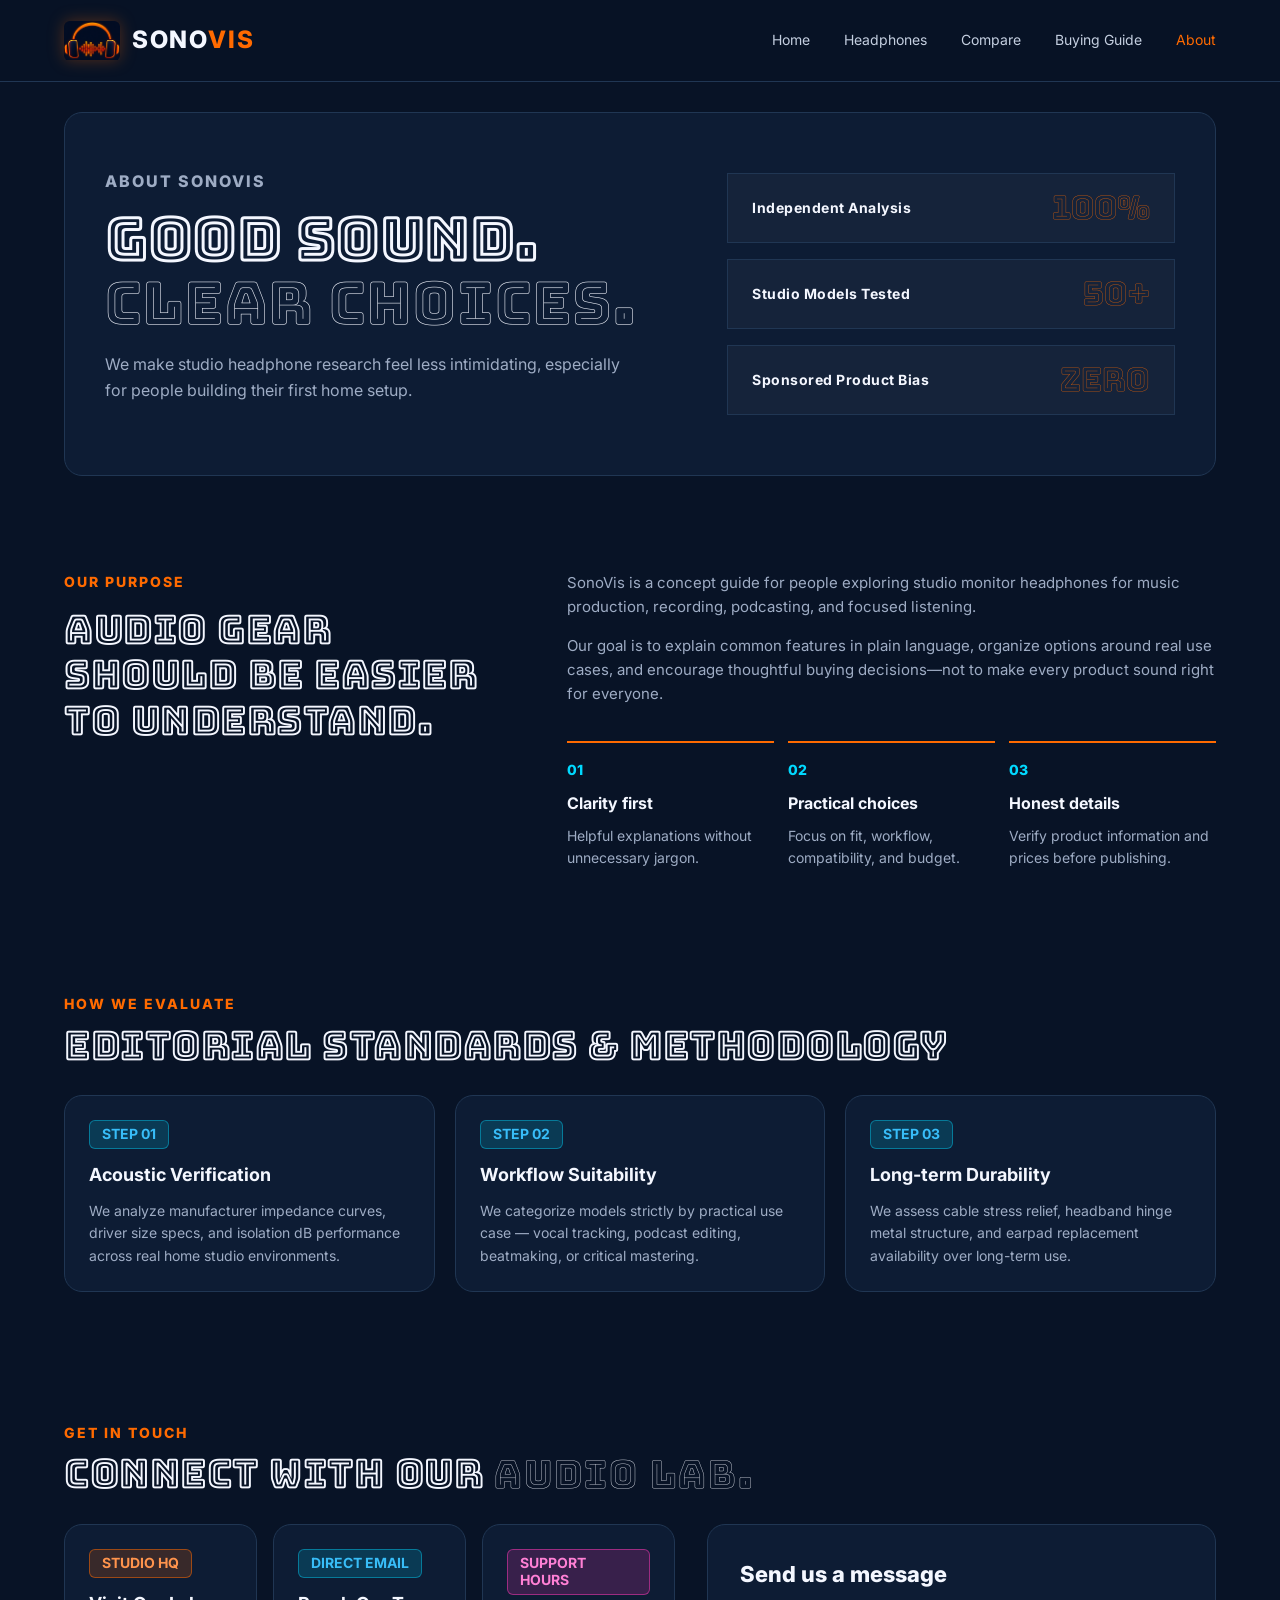
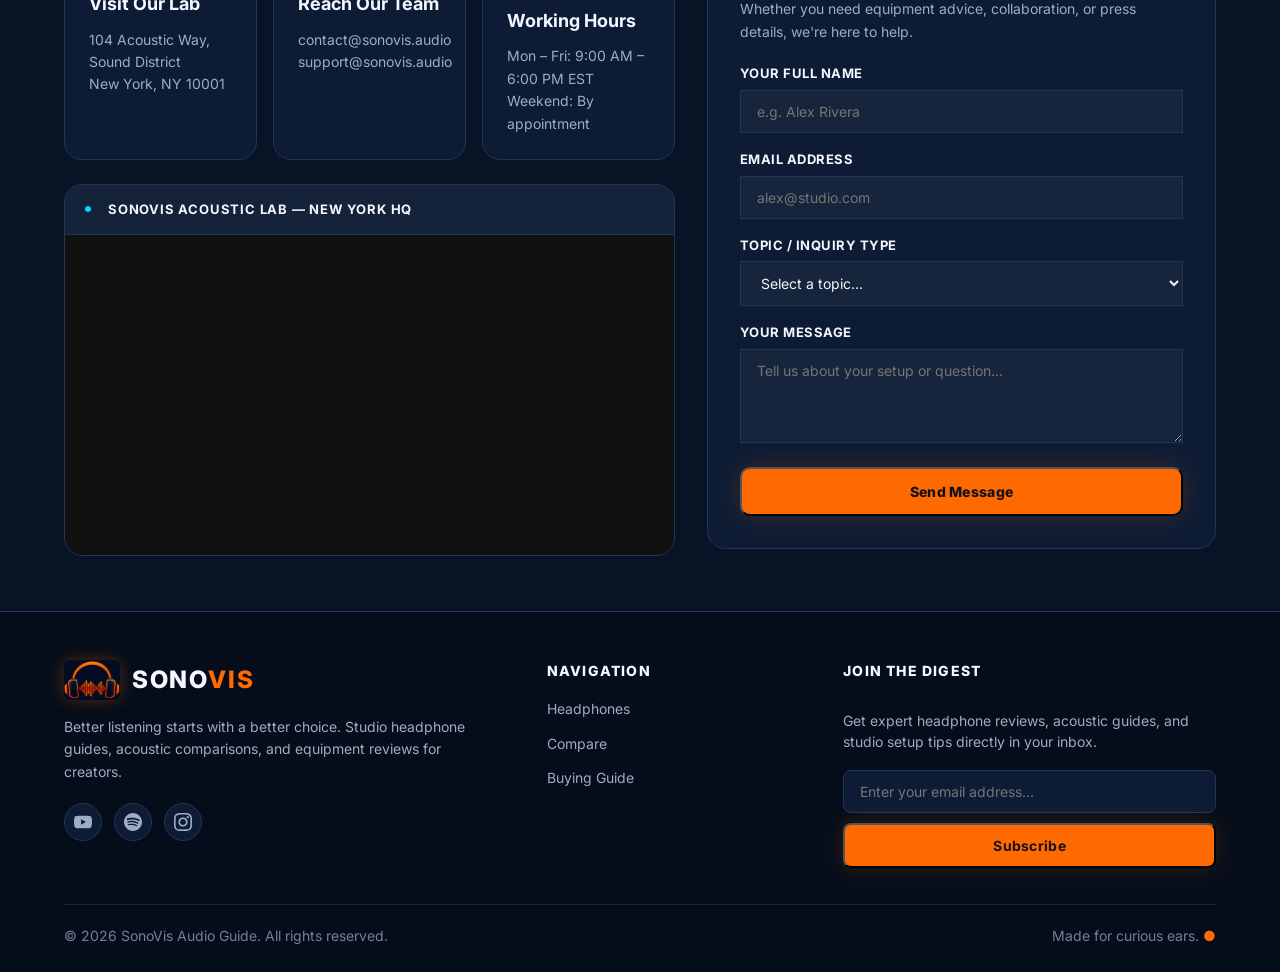
==== about.html @ 57a73c55 "firstcommit" ====
<!DOCTYPE html><html lang="en"><head><meta charset="UTF-8"><meta name="viewport" content="width=device-width, initial-scale=1.0"><title>About — SonoVis</title><link rel="icon" type="image/svg+xml" href="logo.svg"><link rel="stylesheet" href="styles.css"><link href="https://fonts.googleapis.com/css2?family=Bungee+Outline&family=Inter:wght@400;500;600;700;800&display=swap" rel="stylesheet"><script defer src="script.js"></script></head><body>
<header class="site-header"><a class="brand" href="index.html" aria-label="SonoVis home"><img class="brand-logo" src="logo.png" alt="SonoVis Logo"><span>SONO<span class="orange">VIS</span></span></a><button class="menu-toggle" aria-label="Open menu" aria-expanded="false">☰</button><nav class="main-nav"><a href="index.html">Home</a><a href="headphones.html">Headphones</a><a href="compare.html">Compare</a><a href="guides.html">Buying Guide</a><a class="active" href="about.html">About</a></nav></header>
<main><section class="page-hero about-hero-card"><div class="hero-copy"><p class="eyebrow">ABOUT SONOVIS</p><h1>GOOD SOUND.<br><span class="outline">CLEAR CHOICES.</span></h1><p>We make studio headphone research feel less intimidating, especially for people building their first home setup.</p></div><div class="about-hero-stats"><div class="stat-pill"><span class="stat-label">Independent Analysis</span><span class="stat-number">100%</span></div><div class="stat-pill"><span class="stat-label">Studio Models Tested</span><span class="stat-number">50+</span></div><div class="stat-pill"><span class="stat-label">Sponsored Product Bias</span><span class="stat-number">ZERO</span></div></div></section><section class="section about-layout"><div><p class="eyebrow">OUR PURPOSE</p><h2>Audio gear should be easier to understand.</h2></div><div class="about-copy"><p>SonoVis is a concept guide for people exploring studio monitor headphones for music production, recording, podcasting, and focused listening.</p><p>Our goal is to explain common features in plain language, organize options around real use cases, and encourage thoughtful buying decisions—not to make every product sound right for everyone.</p><div class="values-grid"><div><span>01</span><h3>Clarity first</h3><p>Helpful explanations without unnecessary jargon.</p></div><div><span>02</span><h3>Practical choices</h3><p>Focus on fit, workflow, compatibility, and budget.</p></div><div><span>03</span><h3>Honest details</h3><p>Verify product information and prices before publishing.</p></div></div></div></section>

<section class="section">
  <div class="section-heading">
    <div>
      <p class="eyebrow">HOW WE EVALUATE</p>
      <h2>Editorial standards & methodology</h2>
    </div>
  </div>
  <div class="grid-3">
    <div class="info-card">
      <span class="badge-tag">STEP 01</span>
      <h3>Acoustic Verification</h3>
      <p>We analyze manufacturer impedance curves, driver size specs, and isolation dB performance across real home studio environments.</p>
    </div>
    <div class="info-card">
      <span class="badge-tag">STEP 02</span>
      <h3>Workflow Suitability</h3>
      <p>We categorize models strictly by practical use case — vocal tracking, podcast editing, beatmaking, or critical mastering.</p>
    </div>
    <div class="info-card">
      <span class="badge-tag">STEP 03</span>
      <h3>Long-term Durability</h3>
      <p>We assess cable stress relief, headband hinge metal structure, and earpad replacement availability over long-term use.</p>
    </div>
  </div>
</section>

<section class="section contact-section">
  <div class="section-heading">
    <div>
      <p class="eyebrow">GET IN TOUCH</p>
      <h2>CONNECT WITH OUR <span class="outline">AUDIO LAB.</span></h2>
    </div>
  </div>

  <div class="contact-layout">
    <div class="contact-info-col">
      <div class="contact-info-cards">
        <div class="info-card">
          <span class="badge-tag badge-orange">STUDIO HQ</span>
          <h3>Visit Our Lab</h3>
          <p>104 Acoustic Way, Sound District<br>New York, NY 10001</p>
        </div>
        <div class="info-card">
          <span class="badge-tag badge-cyan">DIRECT EMAIL</span>
          <h3>Reach Our Team</h3>
          <p>contact@sonovis.audio<br>support@sonovis.audio</p>
        </div>
        <div class="info-card">
          <span class="badge-tag badge-pink">SUPPORT HOURS</span>
          <h3>Working Hours</h3>
          <p>Mon – Fri: 9:00 AM – 6:00 PM EST<br>Weekend: By appointment</p>
        </div>
      </div>

      <div class="contact-map-card">
        <div class="map-header">
          <span class="tag-dot"></span> <span>SONOVIS ACOUSTIC LAB — NEW YORK HQ</span>
        </div>
        <div class="map-iframe-container">
          <iframe 
            title="SonoVis HQ Location Map" 
            src="https://www.google.com/maps/embed?pb=!1m18!1m12!1m3!1d3022.2157071649987!2d-73.98784412342!3d40.75101607138766!2m3!1f0!2f0!3f0!3m2!1i1024!2i768!4f13.1!3m3!1m2!1s0x89c259a9b3117469%3A0xd134e199a405a163!2sEmpire%20State%20Building!5e0!2m3!1sen!2sus!4v1700000000000!5m2!1sen!2sus" 
            width="100%" 
            height="320" 
            style="border:0; filter: grayscale(100%) invert(90%) contrast(120%);" 
            allowfullscreen="" 
            loading="lazy" 
            referrerpolicy="no-referrer-when-downgrade">
          </iframe>
        </div>
      </div>
    </div>

    <div class="contact-form-card">
      <div class="form-header">
        <h3>Send us a message</h3>
        <p class="muted">Whether you need equipment advice, collaboration, or press details, we're here to help.</p>
      </div>
      <form class="contact-form" onsubmit="event.preventDefault(); this.querySelector('.contact-submit-btn').textContent='Message Sent ✓'; this.reset();">
        <div class="form-group">
          <label for="contact-name">Your Full Name</label>
          <input type="text" id="contact-name" class="form-input" placeholder="e.g. Alex Rivera" required>
        </div>
        <div class="form-group">
          <label for="contact-email">Email Address</label>
          <input type="email" id="contact-email" class="form-input" placeholder="alex@studio.com" required>
        </div>
        <div class="form-group">
          <label for="contact-topic">Topic / Inquiry Type</label>
          <select id="contact-topic" class="form-select" required>
            <option value="">Select a topic...</option>
            <option value="headphone-advice">Headphone Recommendation</option>
            <option value="studio-setup">Home Studio Setup Inquiry</option>
            <option value="editorial">Editorial & Review Request</option>
            <option value="general">General Inquiry</option>
          </select>
        </div>
        <div class="form-group">
          <label for="contact-message">Your Message</label>
          <textarea id="contact-message" class="form-textarea" rows="4" placeholder="Tell us about your setup or question..." required></textarea>
        </div>
        <button type="submit" class="button button-primary contact-submit-btn">Send Message</button>
      </form>
    </div>
  </div>
</section></main>
<footer class="site-footer">
  <div class="footer-container">
    <div class="footer-main">
      <div class="footer-brand-col">
        <a class="brand" href="index.html" aria-label="SonoVis home">
          <img class="brand-logo" src="logo.png" alt="SonoVis Logo">
          <span>SONO<span class="orange">VIS</span></span>
        </a>
        <p class="footer-desc">Better listening starts with a better choice. Studio headphone guides, acoustic comparisons, and equipment reviews for creators.</p>
        <div class="footer-socials">
          <a href="#" aria-label="YouTube" class="social-icon"><svg width="18" height="18" viewBox="0 0 24 24" fill="currentColor"><path d="M23.498 6.186a3.016 3.016 0 0 0-2.122-2.136C19.505 3.545 12 3.545 12 3.545s-7.505 0-9.377.505A3.017 3.017 0 0 0 .502 6.186C0 8.07 0 12 0 12s0 3.93.502 5.814a3.016 3.016 0 0 0 2.122 2.136c1.871.505 9.376.505 9.376.505s7.505 0 9.377-.505a3.015 3.015 0 0 0 2.122-2.136C24 15.93 24 12 24 12s0-3.93-.502-5.814zM9.545 15.568V8.432L15.818 12l-6.273 3.568z"/></svg></a>
          <a href="#" aria-label="Spotify" class="social-icon"><svg width="18" height="18" viewBox="0 0 24 24" fill="currentColor"><path d="M12 0C5.376 0 0 5.376 0 12s5.376 12 12 12 12-5.376 12-12S18.624 0 12 0zm5.521 17.341c-.217.357-.682.467-1.039.25-2.848-1.74-6.433-2.135-10.658-1.169-.405.093-.811-.161-.904-.566-.093-.406.161-.812.566-.905 4.629-1.058 8.586-.607 11.785 1.352.357.217.467.683.25 1.038zm1.472-3.273c-.273.444-.856.587-1.3.314-3.258-2.003-8.225-2.585-12.08-1.414-.497.151-1.026-.135-1.177-.632-.151-.497.135-1.026.632-1.177 4.41-1.339 9.897-.69 13.611 1.595.444.273.587.856.314 1.3zm.145-3.415C15.244 8.44 8.847 8.228 5.15 9.351c-.604.184-1.244-.163-1.428-.767-.184-.604.163-1.244.767-1.428 4.248-1.29 11.308-1.039 15.8 1.628.543.323.722 1.025.399 1.568-.323.543-1.025.722-1.568.399z"/></svg></a>
          <a href="#" aria-label="Instagram" class="social-icon"><svg width="18" height="18" viewBox="0 0 24 24" fill="currentColor"><path d="M12 2.163c3.204 0 3.584.012 4.85.07 3.252.148 4.771 1.691 4.919 4.919.058 1.265.069 1.645.069 4.849 0 3.205-.012 3.584-.069 4.849-.149 3.225-1.664 4.771-4.919 4.919-1.266.058-1.644.07-4.85.07-3.204 0-3.584-.012-4.849-.07-3.26-.149-4.771-1.699-4.919-4.92-.058-1.265-.07-1.644-.07-4.849 0-3.204.013-3.583.07-4.849.149-3.227 1.664-4.771 4.919-4.919 1.266-.057 1.645-.069 4.849-.069zm0-2.163c-3.259 0-3.667.014-4.947.072-4.358.2-6.78 2.618-6.98 6.98-.059 1.281-.073 1.689-.073 4.948 0 3.259.014 3.668.072 4.948.2 4.358 2.618 6.78 6.98 6.98 1.281.058 1.689.072 4.948.072 3.259 0 3.668-.014 4.948-.072 4.354-.2 6.782-2.618 6.979-6.98.059-1.28.073-1.689.073-4.948 0-3.259-.014-3.667-.072-4.947-.196-4.354-2.617-6.78-6.979-6.98-1.281-.059-1.69-.073-4.949-.073zm0 5.838c-3.403 0-6.162 2.759-6.162 6.162s2.759 6.163 6.162 6.163 6.162-2.759 6.162-6.163c0-3.403-2.759-6.162-6.162-6.162zm0 10.162c-2.209 0-4-1.79-4-4 0-2.209 1.791-4 4-4s4 1.791 4 4c0 2.21-1.791 4-4 4zm6.406-11.845c-.796 0-1.441.645-1.441 1.44s.645 1.44 1.441 1.44c.795 0 1.439-.645 1.439-1.44s-.644-1.44-1.439-1.44z"/></svg></a>
        </div>
      </div>

      <div class="footer-nav-col">
        <span class="footer-col-title">NAVIGATION</span>
        <nav>
          <a href="headphones.html">Headphones</a>
          <a href="compare.html">Compare</a>
          <a href="guides.html">Buying Guide</a>
        </nav>
      </div>

      <div class="footer-newsletter-col">
        <span class="footer-col-title">JOIN THE DIGEST</span>
        <p class="newsletter-sub">Get expert headphone reviews, acoustic guides, and studio setup tips directly in your inbox.</p>
        <form class="newsletter-form" onsubmit="event.preventDefault(); this.querySelector('.newsletter-btn').textContent='Subscribed ✓'; this.querySelector('input').value='';">
          <input type="email" placeholder="Enter your email address..." required aria-label="Email address for newsletter">
          <button type="submit" class="button button-primary newsletter-btn">Subscribe</button>
        </form>
      </div>
    </div>

    <div class="footer-bottom">
      <span>© <span data-year></span> SonoVis Audio Guide. All rights reserved.</span>
      <span>Made for curious ears. <span class="orange">●</span></span>
    </div>
  </div>
</footer></body></html>
---- styles.css ----
@import url('https://fonts.googleapis.com/css2?family=Bungee+Outline&family=Inter:wght@400;500;600;700;800&display=swap');

:root {
  --bg: #081326;
  --panel: #0d1c34;
  --panel2: #11233f;
  --text: #f4f7ff;
  --muted: #9eacc4;
  --line: #203653;
  --orange: #ff6a00;
  --blue: #00d9ff;
  --pink: #ff38b8;
  --yellow: #ffe64d;
  --radius: 18px;
  --max: 1200px;
}

* {
  box-sizing: border-box;
  font-family: Inter, Arial, sans-serif;
}

html {
  scroll-behavior: smooth;
}

body {
  margin: 0;
  background: var(--bg);
  color: var(--text);
  font-family: Inter, Arial, sans-serif;
  font-size: 16px;
  line-height: 1.6;
}

a {
  color: inherit;
  text-decoration: none;
}

img {
  display: block;
  max-width: 100%;
}

button, input, select {
  font-family: Inter, Arial, sans-serif;
}

/* Headings > 20px use Bungee Outline font family */
h1, 
h2, 
.hero h1, 
.page-hero h1, 
.section-heading h2, 
.cta-band h2, 
.about-layout h2, 
.purpose-card h3, 
.guide-card h2, 
.detail-copy h1, 
.guide-number, 
.outline,
.section-title {
  font-family: 'Bungee Outline', cursive;
  letter-spacing: 1.5px;
}

/* New Section Components (FAQ, Setup Tips, Specs Matrix, Sound Profiles) */
.grid-4 {
  display: grid;
  grid-template-columns: repeat(4, 1fr);
  gap: 18px;
}

.grid-3 {
  display: grid;
  grid-template-columns: repeat(3, 1fr);
  gap: 20px;
}

.grid-2 {
  display: grid;
  grid-template-columns: repeat(2, 1fr);
  gap: 24px;
}

.info-card {
  background: var(--panel);
  border: 1px solid var(--line);
  border-radius: var(--radius);
  padding: 24px;
  transition: transform 0.25s ease, border-color 0.25s ease;
  overflow: hidden;
}

.info-card-image {
  width: 100%;
  height: 160px;
  object-fit: cover;
  border-radius: calc(var(--radius) - 6px);
  margin-bottom: 16px;
  display: block;
}

.info-card:hover {
  transform: translateY(-3px);
  border-color: #38608f;
}

.info-card h3 {
  font-size: 18px;
  margin-bottom: 10px;
  color: var(--text);
}

.info-card p {
  color: var(--muted);
  font-size: 14px;
  margin: 0;
}

.badge-tag {
  display: inline-flex;
  align-items: center;
  background: rgba(0, 217, 255, 0.16);
  color: #38bdf8;
  border: 1px solid rgba(0, 217, 255, 0.4);
  padding: 5px 12px;
  border-radius: 6px;
  font-size: 14px;
  font-weight: 700;
  line-height: 1.2;
  margin-bottom: 12px;
}

.badge-tag.badge-orange {
  background: rgba(255, 106, 0, 0.18) !important;
  color: #ff944d !important;
  border-color: rgba(255, 106, 0, 0.5) !important;
}

.badge-tag.badge-pink {
  background: rgba(255, 56, 184, 0.18) !important;
  color: #ff80d5 !important;
  border-color: rgba(255, 56, 184, 0.5) !important;
}

.badge-tag.badge-yellow {
  background: rgba(255, 230, 77, 0.18) !important;
  color: #ffee80 !important;
  border-color: rgba(255, 230, 77, 0.5) !important;
}

.badge-tag.badge-green {
  background: rgba(52, 211, 153, 0.18) !important;
  color: #4ade80 !important;
  border-color: rgba(52, 211, 153, 0.5) !important;
}

.badge-tag.badge-blue {
  background: rgba(0, 217, 255, 0.18) !important;
  color: #38bdf8 !important;
  border-color: rgba(0, 217, 255, 0.5) !important;
}

.faq-list {
  display: flex;
  flex-direction: column;
  gap: 14px;
}

.faq-item {
  background: var(--panel);
  border: 1px solid var(--line);
  border-radius: 12px;
  padding: 20px 24px;
}

.faq-item summary {
  font-size: 16px;
  font-weight: 700;
  color: var(--text);
  cursor: pointer;
  list-style: none;
  display: flex;
  align-items: center;
  justify-content: space-between;
}

.faq-item summary::-webkit-details-marker {
  display: none;
}

.faq-item summary:after {
  content: "+";
  font-size: 20px;
  color: var(--orange);
}

.faq-item[open] summary:after {
  content: "−";
}

.faq-item p {
  margin-top: 12px;
  color: var(--muted);
  font-size: 14px;
  line-height: 1.6;
}

@media(max-width: 900px) {
  .grid-4, .grid-3 {
    grid-template-columns: repeat(2, 1fr);
  }
}

@media(max-width: 600px) {
  .grid-4, .grid-3, .grid-2 {
    grid-template-columns: 1fr;
  }
}


.site-header {
  height: 82px;
  padding: 0 max(5vw, 24px);
  display: flex;
  align-items: center;
  justify-content: space-between;
  border-bottom: 1px solid var(--line);
  background: rgba(8, 19, 38, .94);
  position: sticky;
  top: 0;
  z-index: 20;
  backdrop-filter: blur(14px);
}

/* Header & Footer Brand styling match 1:1 */
.brand {
  display: inline-flex;
  align-items: center;
  gap: 12px;
  font-size: 24px;
  letter-spacing: 1.8px;
  font-weight: 800;
  font-family: Inter, Arial, sans-serif;
}

.orange {
  color: var(--orange);
}

.brand-logo {
  height: 40px;
  width: auto;
  display: block;
  object-fit: contain;
  border-radius: 6px;
  transition: transform 0.25s ease, filter 0.25s ease;
  filter: drop-shadow(0 0 8px rgba(255, 106, 0, 0.3));
}

.brand:hover .brand-logo {
  transform: scale(1.08);
  filter: drop-shadow(0 0 14px rgba(255, 106, 0, 0.6));
}

.main-nav {
  display: flex;
  align-items: center;
  gap: 34px;
}

.main-nav a {
  font-size: 14px;
  font-family: Inter, Arial, sans-serif;
  color: #c4cfe0;
  transition: color .2s;
}

.main-nav a:hover, .main-nav a.active {
  color: var(--orange);
}

.menu-toggle {
  display: none;
  background: none;
  border: 1px solid var(--line);
  color: var(--text);
  border-radius: 8px;
  padding: 7px 11px;
  font-size: 20px;
}

.hero {
  max-width: var(--max);
  margin: auto;
  min-height: 530px;
  padding: 64px 24px 58px;
  display: grid;
  grid-template-columns: 1fr 1fr;
  gap: 48px;
  align-items: center;
}

.hero-copy {
  position: relative;
  z-index: 1;
}

.eyebrow {
  color: var(--orange);
  font-size: 14px;
  font-weight: 800;
  letter-spacing: 2px;
  margin: 0 0 14px;
  font-family: Inter, Arial, sans-serif;
}

.pulse {
  display: inline-block;
  width: 8px;
  height: 8px;
  border-radius: 50%;
  background: var(--orange);
  box-shadow: 0 0 12px var(--orange);
  margin-right: 8px;
}

h1, h2, h3, h4, p {
  margin-top: 0;
}

.hero h1, .page-hero h1 {
  font-size: clamp(42px, 6vw, 76px);
  line-height: 1.05;
  letter-spacing: 1.5px;
  margin: 0 0 22px;
  font-weight: 800;
  font-family: 'Bungee Outline', cursive;
}

.outline {
  font-family: 'Bungee Outline', cursive;
  color: var(--text);
  font-weight: 400;
  letter-spacing: 2px;
}

.hero-text, .page-hero > p:last-child {
  max-width: 510px;
  color: #bac6d9;
  font-size: 16px;
  font-family: Inter, Arial, sans-serif;
}

.hero-actions {
  display: flex;
  align-items: center;
  gap: 25px;
  flex-wrap: wrap;
  margin-top: 30px;
}

.button {
  display: inline-flex;
  align-items: center;
  justify-content: center;
  gap: 16px;
  border-radius: 10px;
  padding: 14px 20px;
  font-size: 14px;
  font-weight: 800;
  letter-spacing: .3px;
  font-family: Inter, Arial, sans-serif;
  transition: transform .2s, box-shadow .2s;
}

.button:hover {
  transform: translateY(-2px);
}

.button-primary {
  background: var(--orange);
  color: #17111a;
  box-shadow: 0 0 28px #ff6a002e;
}

.button-primary:hover {
  box-shadow: 0 0 28px #ff6a0066;
}

.text-link {
  font-size: 14px;
  font-weight: 600;
  font-family: Inter, Arial, sans-serif;
  border-bottom: 1px solid var(--orange);
  padding-bottom: 5px;
}

.hero-note {
  margin-top: 38px;
  color: var(--muted);
  font-size: 14px;
  letter-spacing: .7px;
  font-family: Inter, Arial, sans-serif;
}

.tiny-bars {
  color: var(--blue);
  letter-spacing: 2px;
  margin-right: 10px;
}

.hero-visual {
  position: relative;
  min-height: 400px;
  border-radius: 20px;
  overflow: hidden;
  background: linear-gradient(135deg, #102c4c, #07101f);
  border: 1px solid #1d3658;
}

.hero-visual:after {
  content: "";
  position: absolute;
  inset: 0;
  background: linear-gradient(90deg, #08132612, #08132600 50%, #08132655);
  pointer-events: none;
}

.hero-visual img {
  width: 100%;
  height: 100%;
  min-height: 400px;
  object-fit: cover;
  opacity: .88;
}

.visual-tag {
  position: absolute;
  top: 20px;
  left: 20px;
  background: #071326d9;
  border: 1px solid #294260;
  padding: 9px 12px;
  border-radius: 6px;
  font-size: 14px;
  letter-spacing: 1px;
  font-family: Inter, Arial, sans-serif;
  z-index: 1;
}

.tag-dot {
  display: inline-block;
  background: var(--blue);
  width: 6px;
  height: 6px;
  border-radius: 50%;
  margin-right: 7px;
}

.visual-caption {
  position: absolute;
  bottom: 20px;
  right: 20px;
  color: #fff;
  font-size: 14px;
  font-weight: 800;
  letter-spacing: 2px;
  font-family: Inter, Arial, sans-serif;
  z-index: 1;
}

.section {
  max-width: var(--max);
  margin: auto;
  padding: 55px 24px;
}

.section-heading {
  display: flex;
  justify-content: space-between;
  align-items: end;
  gap: 20px;
  margin-bottom: 26px;
}

.section-heading h2, .cta-band h2, .about-layout h2 {
  font-size: clamp(25px, 3vw, 38px);
  line-height: 1.2;
  margin: 0;
  font-family: 'Bungee Outline', cursive;
}

.section-heading .eyebrow {
  margin-bottom: 8px;
}

.section-heading > .text-link {
  margin-bottom: 6px;
}

.purpose-grid {
  display: grid;
  grid-template-columns: repeat(3, 1fr);
  gap: 16px;
}

.purpose-card {
  min-height: 270px;
  border: 1px solid var(--line);
  border-radius: var(--radius);
  padding: 22px;
  display: flex;
  flex-direction: column;
  justify-content: space-between;
  position: relative;
  overflow: hidden;
  background: radial-gradient(ellipse at 95% 100%, #14304d 0, transparent 55%), var(--panel);
  transition: transform .2s, border-color .2s;
}

.purpose-card:hover {
  transform: translateY(-4px);
  border-color: #496789;
}

.card-number {
  font-size: 14px;
  letter-spacing: 1.5px;
  color: var(--muted);
  font-weight: 700;
  font-family: Inter, Arial, sans-serif;
}

.purpose-card h3 {
  font-size: 26px;
  line-height: 1.2;
  margin-bottom: 10px;
  font-family: 'Bungee Outline', cursive;
}

.purpose-card p {
  color: var(--muted);
  font-size: 14px;
  max-width: 230px;
  margin-bottom: 14px;
  font-family: Inter, Arial, sans-serif;
}

.arrow {
  font-size: 24px;
  color: var(--orange);
}

.accent-line {
  position: absolute;
  width: 46px;
  height: 4px;
  border-radius: 5px;
  top: 22px;
  right: 22px;
  background: var(--blue);
  box-shadow: 0 0 14px currentColor;
}

.card-pink .accent-line {
  background: var(--pink);
}

.card-yellow .accent-line {
  background: var(--yellow);
}

.feature-strip {
  max-width: 1152px;
  margin: 0 auto;
  padding: 28px 24px 50px;
  display: grid;
  grid-template-columns: repeat(3, 1fr);
  gap: 25px;
  border-bottom: 1px solid var(--line);
}

.feature-strip > div {
  padding: 8px;
}

.feature-icon {
  font-size: 25px;
  color: var(--orange);
}

.feature-strip h3 {
  font-size: 16px;
  margin: 10px 0 5px;
  font-family: Inter, Arial, sans-serif;
  font-weight: 700;
}

.feature-strip p {
  font-size: 14px;
  color: var(--muted);
  margin: 0;
  font-family: Inter, Arial, sans-serif;
}

.cta-band {
  max-width: 1152px;
  margin: 25px auto 70px;
  padding: 34px;
  border: 1px solid var(--line);
  border-radius: var(--radius);
  background: linear-gradient(110deg, #10223c, #0a162b);
  display: flex;
  justify-content: space-between;
  align-items: center;
  gap: 24px;
}

.cta-band h2 {
  margin-bottom: 8px;
  font-family: 'Bungee Outline', cursive;
}

.cta-band p:not(.eyebrow) {
  color: var(--muted);
  font-size: 14px;
  margin: 0;
  font-family: Inter, Arial, sans-serif;
}

.cta-band .eyebrow {
  margin-bottom: 8px;
}

/* Site Footer */
.site-footer {
  border-top: 1px solid var(--line);
  padding: 48px max(5vw, 24px) 24px;
  background: #050d1a;
}

.footer-container {
  max-width: 1152px;
  margin: auto;
}

.footer-main {
  display: grid;
  grid-template-columns: 1.4fr 0.8fr 1.2fr;
  gap: 48px;
  padding-bottom: 36px;
  border-bottom: 1px solid #14253d;
}

.footer-brand-col {
  display: flex;
  flex-direction: column;
  gap: 16px;
}

/* Footer brand matches header brand 1:1 in size, logo height, width and text font size */
.footer-brand-col .brand {
  font-size: 24px;
  letter-spacing: 1.8px;
  font-weight: 800;
  font-family: Inter, Arial, sans-serif;
}

.footer-brand-col .brand-logo {
  height: 40px;
  width: auto;
}

.footer-desc {
  font-size: 14px;
  color: var(--muted);
  margin: 0;
  line-height: 1.6;
}

.footer-socials {
  display: flex;
  align-items: center;
  gap: 12px;
  margin-top: 4px;
}

.social-icon {
  display: inline-flex;
  align-items: center;
  justify-content: center;
  width: 38px;
  height: 38px;
  border-radius: 50%;
  background: var(--panel);
  border: 1px solid var(--line);
  color: var(--muted);
  transition: all 0.25s ease;
}

.social-icon:hover {
  background: var(--orange);
  color: #ffffff;
  border-color: var(--orange);
  transform: translateY(-2px);
  box-shadow: 0 4px 12px rgba(255, 106, 0, 0.35);
}

.footer-col-title {
  font-size: 14px;
  font-weight: 800;
  letter-spacing: 1.2px;
  color: var(--text);
  margin-bottom: 16px;
  display: block;
}

.footer-nav-col nav {
  display: flex;
  flex-direction: column;
  gap: 12px;
}

.footer-nav-col nav a {
  font-size: 14px;
  color: var(--muted);
  transition: color 0.2s ease;
}

.footer-nav-col nav a:hover {
  color: var(--orange);
}

.footer-newsletter-col {
  display: flex;
  flex-direction: column;
  gap: 12px;
}

.newsletter-sub {
  font-size: 14px;
  color: var(--muted);
  margin: 0;
  line-height: 1.5;
}

.newsletter-form {
  display: flex;
  flex-direction: column;
  gap: 10px;
  margin-top: 6px;
}

.newsletter-form input {
  width: 100%;
  padding: 12px 16px;
  background: var(--panel);
  border: 1px solid var(--line);
  border-radius: 8px;
  color: var(--text);
  font-size: 14px;
  outline: none;
  transition: border-color 0.2s ease;
}

.newsletter-form input:focus {
  border-color: var(--orange);
}

.newsletter-btn {
  width: 100%;
  padding: 12px 18px;
  font-size: 14px;
  font-weight: 700;
  text-align: center;
  border-radius: 8px;
  cursor: pointer;
}

.footer-bottom {
  padding-top: 20px;
  display: flex;
  justify-content: space-between;
  align-items: center;
  color: #71819b;
  font-size: 14px;
}

.page-hero {
  padding: 75px 24px 50px;
  max-width: 1152px;
  margin: auto;
}

.page-hero h1 {
  font-size: clamp(38px, 5.8vw, 66px);
  margin-bottom: 16px;
  font-family: 'Bungee Outline', cursive;
}

.page-hero > p:last-child {
  margin-bottom: 0;
  font-family: Inter, Arial, sans-serif;
}

.catalog-section {
  padding-top: 15px;
}

.catalog-tools {
  display: flex;
  gap: 14px;
  align-items: center;
  justify-content: space-between;
  margin-bottom: 18px;
}

.search-box {
  display: flex;
  align-items: center;
  gap: 10px;
  max-width: 430px;
  width: 100%;
  padding: 0 14px;
  border: 1px solid var(--line);
  background: var(--panel);
  border-radius: 10px;
  color: var(--muted);
}

.search-box input {
  width: 100%;
  background: transparent;
  border: 0;
  outline: none;
  color: var(--text);
  padding: 13px 0;
  font-size: 14px;
  font-family: Inter, Arial, sans-serif;
}

.filter-label, .compare-controls label {
  display: flex;
  flex-direction: column;
  gap: 7px;
  color: var(--muted);
  font-size: 14px;
  font-weight: 700;
  letter-spacing: .5px;
  font-family: Inter, Arial, sans-serif;
}

.filter-label select, .compare-controls select {
  min-width: 180px;
  background: var(--panel);
  border: 1px solid var(--line);
  color: var(--text);
  padding: 12px;
  border-radius: 9px;
  font-size: 14px;
  font-family: Inter, Arial, sans-serif;
}

.small {
  font-size: 14px;
}

.muted {
  color: var(--muted);
}

.product-grid {
  display: grid;
  grid-template-columns: repeat(3, 1fr);
  gap: 18px;
}

.product-card {
  overflow: hidden;
  border: 1px solid var(--line);
  background: var(--panel);
  border-radius: 14px;
  transition: transform .2s, border-color .2s;
}

.product-card:hover {
  transform: translateY(-3px);
  border-color: #3a587c;
}

.product-image {
  display: block;
  position: relative;
  background: #111e32;
  height: 210px;
  overflow: hidden;
}

.product-image img {
  height: 100%;
  width: 100%;
  object-fit: cover;
  transition: transform .3s;
}

.product-card:hover .product-image img {
  transform: scale(1.04);
}

.product-badge {
  position: absolute;
  top: 13px;
  left: 13px;
  background: var(--yellow);
  color: #111827;
  border-radius: 4px;
  padding: 5px 8px;
  font-size: 14px;
  font-weight: 800;
  letter-spacing: .7px;
  font-family: Inter, Arial, sans-serif;
}

.product-badge.badge-blue {
  background: var(--blue);
  color: #081326;
}

.product-badge.badge-pink {
  background: var(--pink);
  color: #ffffff;
}

.product-badge.badge-yellow {
  background: var(--yellow);
  color: #081326;
}

.product-info {
  padding: 17px;
}

.product-kicker {
  font-size: 14px;
  color: var(--orange);
  letter-spacing: 1.4px;
  font-weight: 800;
  margin-bottom: 5px;
  font-family: Inter, Arial, sans-serif;
}

.product-info h3 {
  font-size: 18px;
  margin-bottom: 8px;
  font-family: Inter, Arial, sans-serif;
  font-weight: 700;
}

.product-info > p:not(.product-kicker) {
  font-size: 14px;
  color: var(--muted);
  min-height: 35px;
  margin-bottom: 16px;
  font-family: Inter, Arial, sans-serif;
}

.product-meta {
  border-top: 1px solid var(--line);
  padding-top: 12px;
  display: flex;
  align-items: center;
  justify-content: space-between;
  gap: 8px;
  font-size: 14px;
  color: var(--muted);
  font-family: Inter, Arial, sans-serif;
}

.product-meta a {
  color: var(--orange);
  font-weight: 700;
}

.disclaimer {
  font-size: 14px;
  color: #8190a8;
  margin-top: 24px;
  max-width: 850px;
  font-family: Inter, Arial, sans-serif;
}

.empty-state {
  padding: 40px;
  text-align: center;
  color: var(--muted);
  border: 1px dashed var(--line);
  border-radius: 12px;
  font-size: 14px;
  font-family: Inter, Arial, sans-serif;
}

.product-detail-section {
  padding-top: 35px;
}

.back-link {
  font-size: 14px;
  color: var(--muted);
  display: inline-block;
  margin-bottom: 24px;
  font-family: Inter, Arial, sans-serif;
}

.back-link:hover {
  color: var(--orange);
}

.detail-layout {
  display: grid;
  grid-template-columns: 1fr 1fr;
  gap: 50px;
  align-items: start;
}

.detail-image {
  background: var(--panel);
  border: 1px solid var(--line);
  border-radius: 18px;
  overflow: hidden;
}

.detail-image img {
  width: 100%;
  aspect-ratio: 1/1;
  object-fit: cover;
}

.detail-copy h1 {
  font-size: clamp(35px, 4vw, 52px);
  margin-bottom: 12px;
  font-family: 'Bungee Outline', cursive;
}

.detail-lead {
  font-size: 16px;
  color: #c5d0e0;
  font-family: Inter, Arial, sans-serif;
}

.detail-tags {
  display: flex;
  gap: 8px;
  flex-wrap: wrap;
  margin: 20px 0 28px;
}

.detail-tags span {
  font-size: 14px;
  color: var(--blue);
  border: 1px solid #23506b;
  background: #0c2137;
  border-radius: 5px;
  padding: 7px 10px;
  font-family: Inter, Arial, sans-serif;
}

.detail-copy h3 {
  font-size: 18px;
  margin-bottom: 8px;
  font-family: Inter, Arial, sans-serif;
  font-weight: 700;
}

.detail-copy > p:not(.eyebrow):not(.detail-lead):not(.muted) {
  color: var(--muted);
  font-size: 14px;
  font-family: Inter, Arial, sans-serif;
}

.info-panel {
  background: var(--panel);
  border: 1px solid var(--line);
  border-radius: 12px;
  padding: 18px;
  margin: 20px 0;
}

.info-panel h4 {
  margin-bottom: 8px;
  font-size: 16px;
  font-family: Inter, Arial, sans-serif;
  font-weight: 700;
}

.info-panel ul, .check-list {
  padding-left: 19px;
  color: var(--muted);
  font-size: 14px;
  font-family: Inter, Arial, sans-serif;
}

.info-panel li, .check-list li {
  margin: 8px 0;
}

.compare-controls {
  display: grid;
  grid-template-columns: 1fr 1fr;
  gap: 14px;
  margin-bottom: 25px;
}

.compare-controls select {
  width: 100%;
}

.table-wrap {
  overflow-x: auto;
  border: 1px solid var(--line);
  border-radius: 12px;
  margin-bottom: 20px;
}

.compare-table {
  border-collapse: collapse;
  width: 100%;
  min-width: 580px;
  background: var(--panel);
  font-size: 14px;
  font-family: Inter, Arial, sans-serif;
}

.compare-table th, .compare-table td {
  text-align: left;
  padding: 16px;
  border-bottom: 1px solid var(--line);
}

.compare-table thead th {
  color: var(--orange);
  background: #10223b;
}

.compare-table tbody th {
  color: #d6deeb;
  width: 22%;
}

.compare-table td {
  color: var(--muted);
}

.compare-table tr:last-child th, .compare-table tr:last-child td {
  border-bottom: 0;
}

.guide-grid {
  display: grid;
  grid-template-columns: 1fr 1fr;
  gap: 16px;
  padding-top: 10px;
}

.guide-card {
  position: relative;
  border: 1px solid var(--line);
  border-radius: 15px;
  background: var(--panel);
  padding: 26px;
  overflow: hidden;
}

.guide-number {
  font-family: 'Bungee Outline', cursive;
  font-size: 42px;
  color: var(--blue);
  line-height: 1;
  display: block;
  margin-bottom: 20px;
}

.guide-card h2 {
  font-size: 22px;
  margin-bottom: 14px;
  font-family: 'Bungee Outline', cursive;
}

.guide-card p:not(.eyebrow) {
  color: var(--muted);
  font-size: 14px;
  font-family: Inter, Arial, sans-serif;
}

.guide-card strong {
  color: var(--text);
}

.guide-wide {
  grid-column: 1/-1;
}

.check-list {
  margin-bottom: 24px;
}

.about-layout {
  display: grid;
  grid-template-columns: .8fr 1.2fr;
  gap: 70px;
}

.about-copy > p {
  color: var(--muted);
  font-size: 15px;
  font-family: Inter, Arial, sans-serif;
}

.values-grid {
  display: grid;
  grid-template-columns: repeat(3, 1fr);
  gap: 14px;
  margin-top: 35px;
}

.values-grid > div {
  border-top: 2px solid var(--orange);
  padding-top: 14px;
}

.values-grid span {
  font-size: 14px;
  color: var(--blue);
  font-weight: 800;
  font-family: Inter, Arial, sans-serif;
}

.values-grid h3 {
  font-size: 16px;
  margin: 8px 0;
  font-family: Inter, Arial, sans-serif;
  font-weight: 700;
}

.values-grid p {
  font-size: 14px;
  color: var(--muted);
  font-family: Inter, Arial, sans-serif;
}

@media(max-width: 800px) {
  .site-header {
    height: 72px;
  }
  .menu-toggle {
    display: block;
  }
  .main-nav {
    display: none;
    position: absolute;
    top: 71px;
    left: 0;
    right: 0;
    background: #081326;
    border-bottom: 1px solid var(--line);
    padding: 18px 24px 24px;
    flex-direction: column;
    align-items: flex-start;
    gap: 18px;
  }
  .main-nav.open {
    display: flex;
  }
  .hero {
    grid-template-columns: 1fr;
    padding-top: 50px;
    gap: 30px;
  }
  .hero-visual, .hero-visual img {
    min-height: 300px;
  }
  .purpose-grid {
    grid-template-columns: 1fr;
  }
  .purpose-card {
    min-height: 210px;
  }
  .feature-strip {
    grid-template-columns: 1fr;
    gap: 15px;
  }
  .cta-band {
    margin: 15px 24px 45px;
    align-items: flex-start;
    flex-direction: column;
  }
  .footer-main {
    grid-template-columns: 1fr;
    gap: 32px;
  }
  .product-grid {
    grid-template-columns: repeat(2, 1fr);
  }
  .detail-layout {
    grid-template-columns: 1fr;
    gap: 28px;
  }
  .about-layout {
    grid-template-columns: 1fr;
    gap: 24px;
  }
  .values-grid {
    grid-template-columns: 1fr 1fr;
  }
  .page-hero {
    padding-top: 55px;
  }
}

@media(max-width: 520px) {
  .hero {
    padding: 42px 20px;
  }
  .hero h1 {
    font-size: 43px;
  }
  .hero-actions {
    gap: 18px;
  }
  .section {
    padding: 38px 20px;
  }
  .section-heading {
    align-items: flex-start;
    flex-direction: column;
  }
  .product-grid {
    grid-template-columns: 1fr;
  }
  .product-image {
    height: 230px;
  }
  .catalog-tools {
    align-items: stretch;
    flex-direction: column;
  }
  .filter-label select {
    width: 100%;
  }
  .compare-controls {
    grid-template-columns: 1fr;
  }
  .page-hero {
    padding: 45px 20px 30px;
  }
  .page-hero h1 {
    font-size: 40px;
  }
  .guide-grid {
    grid-template-columns: 1fr;
  }
  .guide-wide {
    grid-column: auto;
  }
  .guide-card {
    padding: 21px;
  }
  .footer-bottom {
    gap: 12px;
    flex-direction: column;
  }
  .values-grid {
    grid-template-columns: 1fr;
  }
  .detail-copy h1 {
    font-size: 38px;
  }
}

/* Spectrum Layout (Buying Guide Section 5) */
.spectrum-layout {
  display: grid;
  grid-template-columns: 1.1fr 0.9fr;
  gap: 24px;
}

.spectrum-visual-panel {
  background: var(--panel);
  border: 1px solid var(--line);
  border-radius: var(--radius);
  padding: 28px;
  display: flex;
  flex-direction: column;
  gap: 20px;
}

.spectrum-meter-item {
  display: flex;
  flex-direction: column;
  gap: 8px;
}

.spectrum-meter-header {
  display: flex;
  align-items: center;
  justify-content: space-between;
}

.spectrum-meter-title {
  font-weight: 700;
  font-size: 15px;
  color: var(--text);
}

.spectrum-meter-range {
  font-size: 13px;
  font-weight: 700;
  color: var(--muted);
}

.spectrum-meter-track {
  width: 100%;
  height: 10px;
  background: var(--bg);
  border-radius: 999px;
  overflow: hidden;
  border: 1px solid rgba(255, 255, 255, 0.05);
}

.spectrum-meter-fill {
  height: 100%;
  border-radius: 999px;
}

.fill-orange {
  background: linear-gradient(90deg, #ff6a00, #ff944d);
  box-shadow: 0 0 12px rgba(255, 106, 0, 0.4);
}

.fill-cyan {
  background: linear-gradient(90deg, #00d9ff, #38bdf8);
  box-shadow: 0 0 12px rgba(0, 217, 255, 0.4);
}

.fill-pink {
  background: linear-gradient(90deg, #ff38b8, #ff80d5);
  box-shadow: 0 0 12px rgba(255, 56, 184, 0.4);
}

.spectrum-guide-panel {
  background: var(--panel);
  border: 1px solid var(--line);
  border-radius: var(--radius);
  padding: 28px;
  display: flex;
  flex-direction: column;
  justify-content: center;
  gap: 16px;
}

.spectrum-step {
  display: flex;
  gap: 16px;
  align-items: flex-start;
}

.spectrum-step-num {
  font-family: 'Bungee Outline', cursive;
  font-size: 24px;
  color: var(--orange);
  line-height: 1;
}

.spectrum-step-body h4 {
  margin: 0 0 4px 0;
  font-size: 16px;
  font-weight: 700;
  color: var(--text);
}

.spectrum-step-body p {
  margin: 0;
  font-size: 14px;
  color: var(--muted);
}

@media(max-width: 900px) {
  .spectrum-layout {
    grid-template-columns: 1fr;
  }
}

/* Contact Section Styles */
.contact-section {
  margin-top: 20px;
}

.contact-layout {
  display: grid;
  grid-template-columns: 1.2fr 1fr;
  gap: 32px;
  align-items: start;
}

.contact-info-col {
  display: flex;
  flex-direction: column;
  gap: 24px;
}

.contact-info-cards {
  display: grid;
  grid-template-columns: repeat(3, 1fr);
  gap: 16px;
}

.contact-map-card {
  background: var(--panel);
  border: 1px solid var(--line);
  border-radius: var(--radius);
  overflow: hidden;
}

.map-header {
  padding: 14px 20px;
  background: rgba(255, 255, 255, 0.03);
  border-bottom: 1px solid var(--line);
  font-size: 13px;
  font-weight: 700;
  letter-spacing: 0.8px;
  color: var(--text);
  display: flex;
  align-items: center;
  gap: 10px;
}

.map-iframe-container {
  width: 100%;
  height: 320px;
  position: relative;
  background: #111;
}

.map-iframe-container iframe {
  width: 100%;
  height: 100%;
  display: block;
}

.contact-form-card {
  background: var(--panel);
  border: 1px solid var(--line);
  border-radius: var(--radius);
  padding: 32px;
  display: flex;
  flex-direction: column;
  gap: 20px;
}

.form-header h3 {
  font-size: 22px;
  font-weight: 800;
  margin: 0 0 6px 0;
  color: var(--text);
}

.form-header p {
  font-size: 14px;
  margin: 0;
  color: var(--muted);
}

.contact-form {
  display: flex;
  flex-direction: column;
  gap: 16px;
}

.form-group {
  display: flex;
  flex-direction: column;
  gap: 6px;
}

.form-group label {
  font-size: 13px;
  font-weight: 700;
  letter-spacing: 0.5px;
  color: var(--text);
  text-transform: uppercase;
}

.form-input,
.form-select,
.form-textarea {
  width: 100%;
  padding: 12px 16px;
  background: rgba(255, 255, 255, 0.04);
  border: 1px solid var(--line);
  border-radius: var(--radius-sm);
  color: var(--text);
  font-size: 14px;
  font-family: inherit;
  transition: border-color 0.2s ease, background 0.2s ease;
}

.form-input:focus,
.form-select:focus,
.form-textarea:focus {
  outline: none;
  border-color: var(--orange);
  background: rgba(255, 107, 0, 0.05);
}

.form-select option {
  background: #12161f;
  color: #fff;
}

.contact-submit-btn {
  width: 100%;
  justify-content: center;
  margin-top: 8px;
  padding: 14px 24px;
}

@media (max-width: 1024px) {
  .contact-layout {
    grid-template-columns: 1fr;
  }
  .contact-info-cards {
    grid-template-columns: 1fr;
  }
}

/* About Hero Full-Width Layout */
.about-hero-card {
  padding: 56px 40px;
  background: var(--panel);
  border: 1px solid var(--line);
  border-radius: var(--radius);
  display: grid;
  grid-template-columns: 1.3fr 1fr;
  gap: 40px;
  align-items: center;
  margin-top: 30px;
  margin-bottom: 40px;
}

.about-hero-card .hero-copy h1 {
  font-size: clamp(36px, 5vw, 58px);
  line-height: 1.1;
  margin-bottom: 16px;
}

.about-hero-card .hero-copy p {
  font-size: 16px;
  color: var(--muted);
  max-width: 540px;
  line-height: 1.6;
}

.about-hero-stats {
  display: flex;
  flex-direction: column;
  gap: 16px;
}

.stat-pill {
  background: rgba(255, 255, 255, 0.03);
  border: 1px solid var(--line);
  border-radius: var(--radius-sm);
  padding: 18px 24px;
  display: flex;
  align-items: center;
  justify-content: space-between;
  transition: border-color 0.2s ease, transform 0.2s ease;
}

.stat-pill:hover {
  border-color: var(--orange);
  transform: translateX(4px);
}

.stat-number {
  font-family: 'Bungee Outline', cursive;
  font-size: 32px;
  color: var(--orange);
  line-height: 1;
}

.stat-label {
  font-size: 14px;
  font-weight: 700;
  color: var(--text);
  letter-spacing: 0.5px;
}

@media (max-width: 900px) {
  .about-hero-card {
    grid-template-columns: 1fr;
    padding: 32px 24px;
    gap: 28px;
  }
}
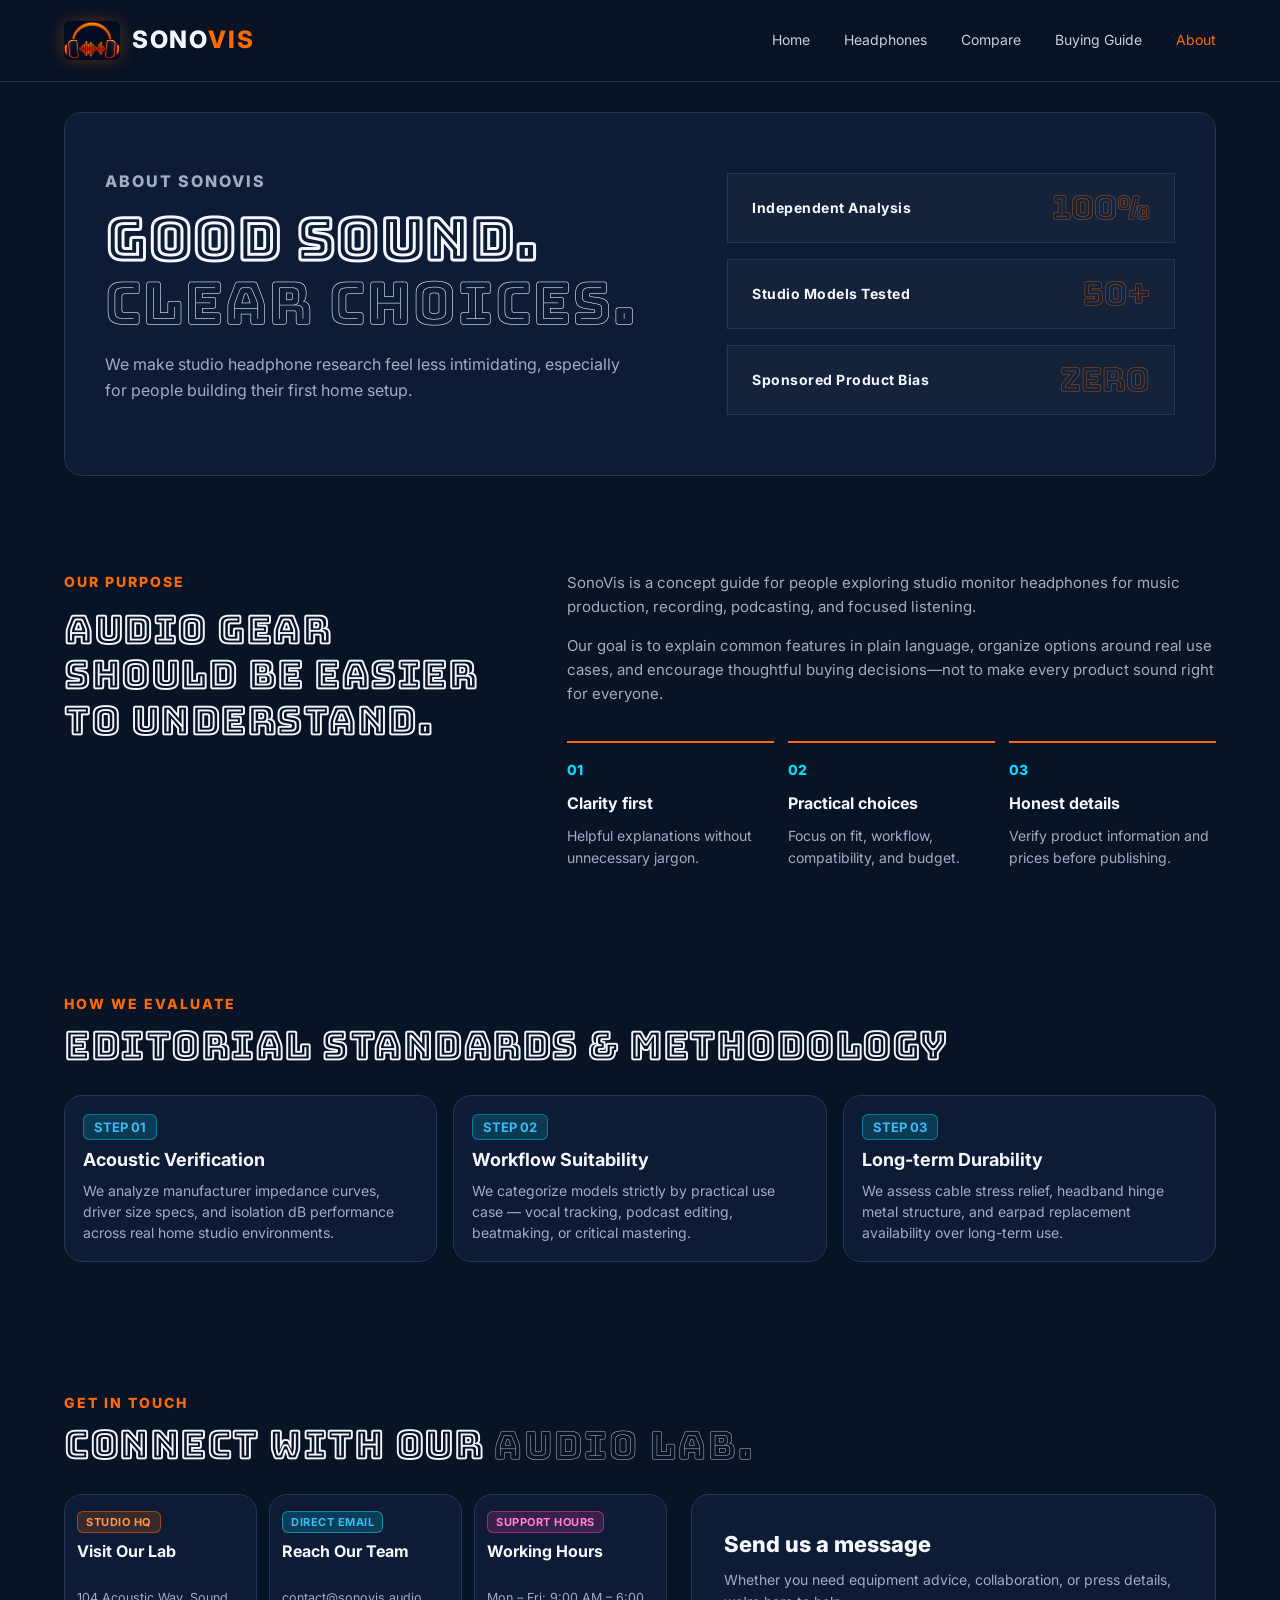
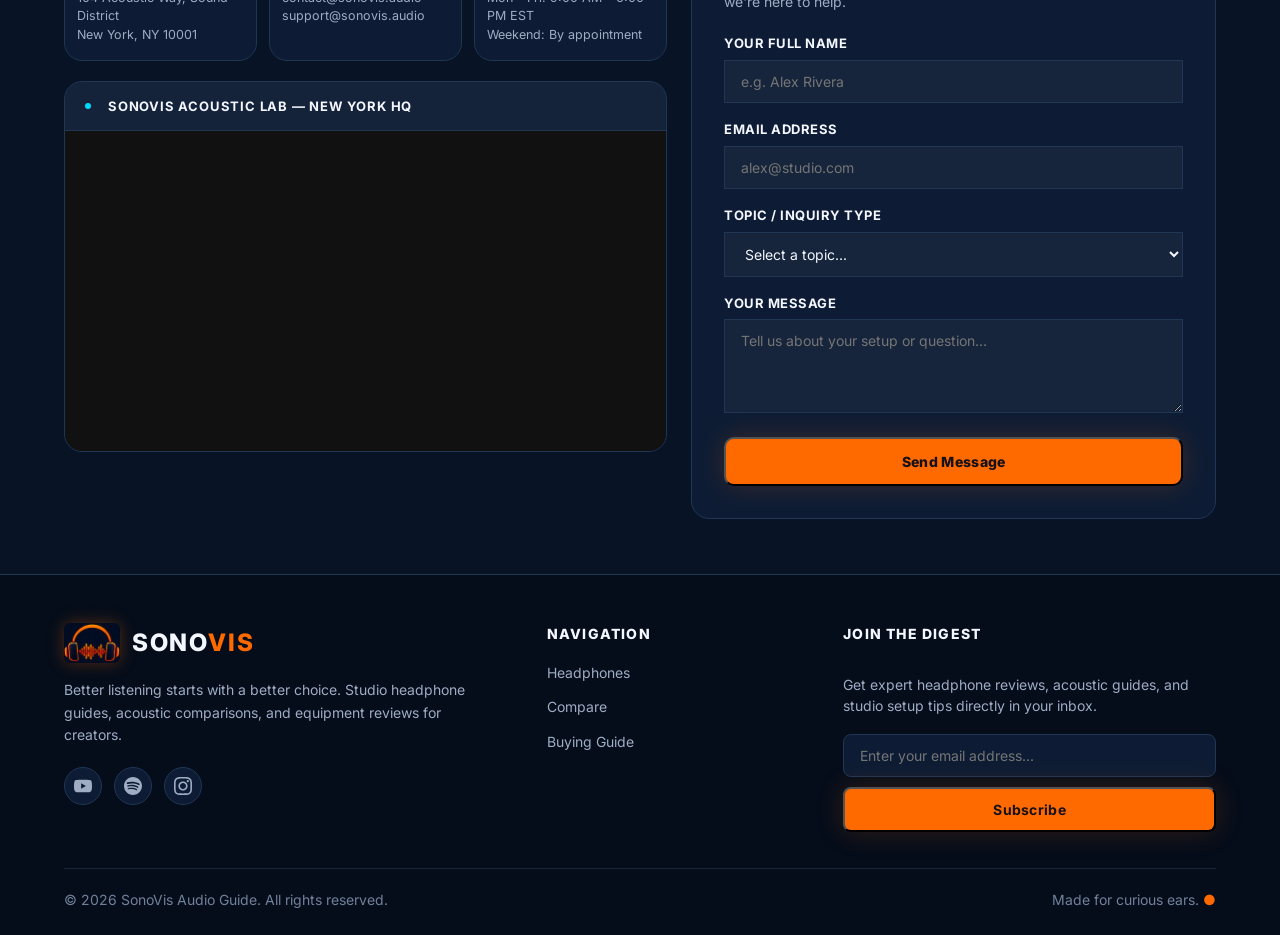
==== commit 1a5f306d: "fixesint1" ====
--- a/about.html
+++ b/about.html
@@ -47,7 +47,7 @@
         <div class="info-card">
           <span class="badge-tag badge-cyan">DIRECT EMAIL</span>
           <h3>Reach Our Team</h3>
-          <p>contact@sonovis.audio<br>support@sonovis.audio</p>
+          <p><a href="mailto:contact@sonovis.audio" class="contact-email-link">contact@sonovis.audio</a><br><a href="mailto:support@sonovis.audio" class="contact-email-link">support@sonovis.audio</a></p>
         </div>
         <div class="info-card">
           <span class="badge-tag badge-pink">SUPPORT HOURS</span>
--- a/styles.css
+++ b/styles.css
@@ -13,6 +13,14 @@
   --yellow: #ffe64d;
   --radius: 18px;
   --max: 1200px;
+
+  /* Adjustable Card Gaps & Spacing (Compact & perfectly calibrated) */
+  --card-gap: 16px;              /* Space between cards in grid */
+  --card-padding: 18px;          /* Internal padding of cards */
+  --card-image-gap: 12px;        /* Gap below image */
+  --card-eyebrow-gap: 8px;       /* Gap below badge / eyebrow */
+  --card-heading-gap: 8px;       /* Gap below heading to subtext */
+  --card-footer-gap: 12px;       /* Gap above links and more footer */
 }
 
 * {
@@ -69,28 +77,30 @@
 .grid-4 {
   display: grid;
   grid-template-columns: repeat(4, 1fr);
-  gap: 18px;
+  gap: var(--card-gap, 16px);
 }
 
 .grid-3 {
   display: grid;
   grid-template-columns: repeat(3, 1fr);
-  gap: 20px;
+  gap: var(--card-gap, 16px);
 }
 
 .grid-2 {
   display: grid;
   grid-template-columns: repeat(2, 1fr);
-  gap: 24px;
+  gap: var(--card-gap, 16px);
 }
 
 .info-card {
   background: var(--panel);
   border: 1px solid var(--line);
   border-radius: var(--radius);
-  padding: 24px;
+  padding: var(--card-padding, 18px);
   transition: transform 0.25s ease, border-color 0.25s ease;
   overflow: hidden;
+  display: flex;
+  flex-direction: column;
 }
 
 .info-card-image {
@@ -98,8 +108,9 @@
   height: 160px;
   object-fit: cover;
   border-radius: calc(var(--radius) - 6px);
-  margin-bottom: 16px;
+  margin-bottom: var(--card-image-gap, 12px);
   display: block;
+  flex-shrink: 0;
 }
 
 .info-card:hover {
@@ -109,14 +120,57 @@
 
 .info-card h3 {
   font-size: 18px;
-  margin-bottom: 10px;
+  line-height: 1.3;
+  margin-top: 0;
+  margin-bottom: var(--card-heading-gap, 8px);
   color: var(--text);
+  min-height: 24px;
+  display: flex;
+  flex-direction: column;
+  justify-content: flex-start;
+  flex-shrink: 0;
 }
 
 .info-card p {
   color: var(--muted);
   font-size: 14px;
+  line-height: 1.5;
   margin: 0;
+  flex-grow: 1;
+}
+
+.info-card .card-links {
+  margin-top: auto;
+  padding-top: var(--card-footer-gap, 12px);
+  border-top: 1px solid var(--line);
+  display: flex;
+  align-items: center;
+  justify-content: space-between;
+}
+
+.info-card .card-link {
+  font-size: 14px;
+  font-weight: 700;
+  color: var(--orange);
+  display: inline-flex;
+  align-items: center;
+  gap: 6px;
+  transition: gap 0.2s ease, color 0.2s ease;
+  font-family: Inter, Arial, sans-serif;
+}
+
+.info-card .card-link:hover {
+  color: #ff944d;
+  gap: 10px;
+}
+
+.card-link-arrow {
+  display: inline-block;
+  transition: transform 0.2s ease;
+}
+
+.info-card .card-link:hover .card-link-arrow {
+  transform: translateX(3px);
 }
 
 .badge-tag {
@@ -125,12 +179,16 @@
   background: rgba(0, 217, 255, 0.16);
   color: #38bdf8;
   border: 1px solid rgba(0, 217, 255, 0.4);
-  padding: 5px 12px;
+  padding: 4px 10px;
   border-radius: 6px;
-  font-size: 14px;
+  font-size: 13px;
   font-weight: 700;
   line-height: 1.2;
-  margin-bottom: 12px;
+  margin-bottom: var(--card-eyebrow-gap, 8px);
+  align-self: flex-start;
+  min-height: 26px;
+  box-sizing: border-box;
+  flex-shrink: 0;
 }
 
 .badge-tag.badge-orange {
@@ -157,7 +215,8 @@
   border-color: rgba(52, 211, 153, 0.5) !important;
 }
 
-.badge-tag.badge-blue {
+.badge-tag.badge-blue,
+.badge-tag.badge-cyan {
   background: rgba(0, 217, 255, 0.18) !important;
   color: #38bdf8 !important;
   border-color: rgba(0, 217, 255, 0.5) !important;
@@ -504,14 +563,14 @@
 .purpose-grid {
   display: grid;
   grid-template-columns: repeat(3, 1fr);
-  gap: 16px;
+  gap: var(--card-gap, 16px);
 }
 
 .purpose-card {
-  min-height: 270px;
+  min-height: 250px;
   border: 1px solid var(--line);
   border-radius: var(--radius);
-  padding: 22px;
+  padding: var(--card-padding, 18px);
   display: flex;
   flex-direction: column;
   justify-content: space-between;
@@ -531,13 +590,17 @@
   letter-spacing: 1.5px;
   color: var(--muted);
   font-weight: 700;
+  margin-bottom: var(--card-eyebrow-gap, 8px);
   font-family: Inter, Arial, sans-serif;
 }
 
 .purpose-card h3 {
   font-size: 26px;
-  line-height: 1.2;
-  margin-bottom: 10px;
+  line-height: 1.15;
+  margin-bottom: var(--card-heading-gap, 8px);
+  display: flex;
+  flex-direction: column;
+  justify-content: flex-start;
   font-family: 'Bungee Outline', cursive;
 }
 
@@ -545,7 +608,7 @@
   color: var(--muted);
   font-size: 14px;
   max-width: 230px;
-  margin-bottom: 14px;
+  margin-bottom: 0;
   font-family: Inter, Arial, sans-serif;
 }
 
@@ -884,6 +947,8 @@
   background: var(--panel);
   border-radius: 14px;
   transition: transform .2s, border-color .2s;
+  display: flex;
+  flex-direction: column;
 }
 
 .product-card:hover {
@@ -897,6 +962,7 @@
   background: #111e32;
   height: 210px;
   overflow: hidden;
+  flex-shrink: 0;
 }
 
 .product-image img {
@@ -940,7 +1006,10 @@
 }
 
 .product-info {
-  padding: 17px;
+  padding: var(--card-padding, 18px);
+  display: flex;
+  flex-direction: column;
+  flex-grow: 1;
 }
 
 .product-kicker {
@@ -948,28 +1017,39 @@
   color: var(--orange);
   letter-spacing: 1.4px;
   font-weight: 800;
-  margin-bottom: 5px;
-  font-family: Inter, Arial, sans-serif;
+  margin-bottom: var(--card-eyebrow-gap, 8px);
+  min-height: 20px;
+  font-family: Inter, Arial, sans-serif;
+  flex-shrink: 0;
 }
 
 .product-info h3 {
   font-size: 18px;
-  margin-bottom: 8px;
+  line-height: 1.35;
+  margin-top: 0;
+  margin-bottom: var(--card-heading-gap, 8px);
+  min-height: 24px;
   font-family: Inter, Arial, sans-serif;
   font-weight: 700;
+  display: flex;
+  flex-direction: column;
+  justify-content: flex-start;
+  flex-shrink: 0;
 }
 
 .product-info > p:not(.product-kicker) {
   font-size: 14px;
   color: var(--muted);
-  min-height: 35px;
-  margin-bottom: 16px;
-  font-family: Inter, Arial, sans-serif;
+  line-height: 1.5;
+  margin-bottom: var(--card-footer-gap, 12px);
+  font-family: Inter, Arial, sans-serif;
+  flex-grow: 1;
 }
 
 .product-meta {
+  margin-top: auto;
   border-top: 1px solid var(--line);
-  padding-top: 12px;
+  padding-top: var(--card-footer-gap, 12px);
   display: flex;
   align-items: center;
   justify-content: space-between;
@@ -1499,21 +1579,73 @@
 
 .contact-layout {
   display: grid;
-  grid-template-columns: 1.2fr 1fr;
-  gap: 32px;
+  grid-template-columns: 1.15fr 1fr;
+  gap: 24px;
   align-items: start;
 }
 
 .contact-info-col {
   display: flex;
   flex-direction: column;
-  gap: 24px;
+  gap: 20px;
 }
 
 .contact-info-cards {
   display: grid;
   grid-template-columns: repeat(3, 1fr);
-  gap: 16px;
+  gap: 12px;
+  align-items: stretch;
+}
+
+.contact-info-cards .info-card {
+  padding: 16px 12px;
+  height: 100%;
+  display: flex;
+  flex-direction: column;
+  box-sizing: border-box;
+}
+
+.contact-info-cards .badge-tag {
+  font-size: 11px;
+  padding: 3px 8px;
+  min-height: 22px;
+  margin-bottom: 8px;
+  align-self: flex-start;
+  letter-spacing: 0.5px;
+}
+
+.contact-info-cards .info-card h3 {
+  font-size: 16px;
+  line-height: 1.25;
+  margin-top: 0;
+  margin-bottom: 8px;
+  min-height: 40px; /* Reserves height for 2-line headings so 1-line headings leave empty space below */
+  display: flex;
+  flex-direction: column;
+  justify-content: flex-start;
+  flex-shrink: 0;
+}
+
+.contact-info-cards .info-card p {
+  font-size: 12.5px;
+  line-height: 1.45;
+  color: var(--muted);
+  margin: 0;
+  flex-grow: 1;
+  word-break: break-word;
+  overflow-wrap: anywhere;
+}
+
+.contact-email-link {
+  color: inherit;
+  text-decoration: none;
+  transition: color 0.2s ease;
+  word-break: break-all;
+  overflow-wrap: anywhere;
+}
+
+.contact-email-link:hover {
+  color: var(--orange);
 }
 
 .contact-map-card {
@@ -1626,12 +1758,71 @@
   padding: 14px 24px;
 }
 
-@media (max-width: 1024px) {
+/* Responsive Contact Layout */
+@media (max-width: 1080px) {
+  .contact-layout {
+    grid-template-columns: 1.15fr 1fr;
+    gap: 20px;
+  }
+  .contact-info-cards {
+    gap: 10px;
+  }
+  .contact-info-cards .info-card {
+    padding: 14px 10px;
+  }
+  .contact-info-cards .info-card h3 {
+    font-size: 15px;
+    min-height: 38px;
+  }
+  .contact-info-cards .info-card p {
+    font-size: 12px;
+  }
+  .map-iframe-container {
+    height: 270px;
+  }
+  .contact-form-card {
+    padding: 24px 20px;
+  }
+}
+
+/* Tablet view (including 768px): 1-column layout, but the 3 contact info cards stay side by side */
+@media (max-width: 820px) {
   .contact-layout {
     grid-template-columns: 1fr;
-  }
+    gap: 20px;
+  }
+  .contact-info-cards {
+    grid-template-columns: repeat(3, 1fr);
+    gap: 12px;
+    align-items: stretch;
+  }
+  .contact-info-cards .info-card {
+    padding: 16px 14px;
+    height: 100%;
+  }
+  .contact-info-cards .info-card h3 {
+    font-size: 16px;
+    line-height: 1.25;
+    margin-bottom: 6px;
+    min-height: 24px;
+  }
+  .contact-info-cards .info-card p {
+    font-size: 13px;
+    line-height: 1.45;
+  }
+  .map-iframe-container {
+    height: 280px;
+  }
+}
+
+/* Mobile view: stack contact cards in single column on narrow mobile devices */
+@media (max-width: 600px) {
   .contact-info-cards {
     grid-template-columns: 1fr;
+    gap: 12px;
+  }
+  .contact-info-cards .info-card h3 {
+    min-height: auto;
   }
 }
 
